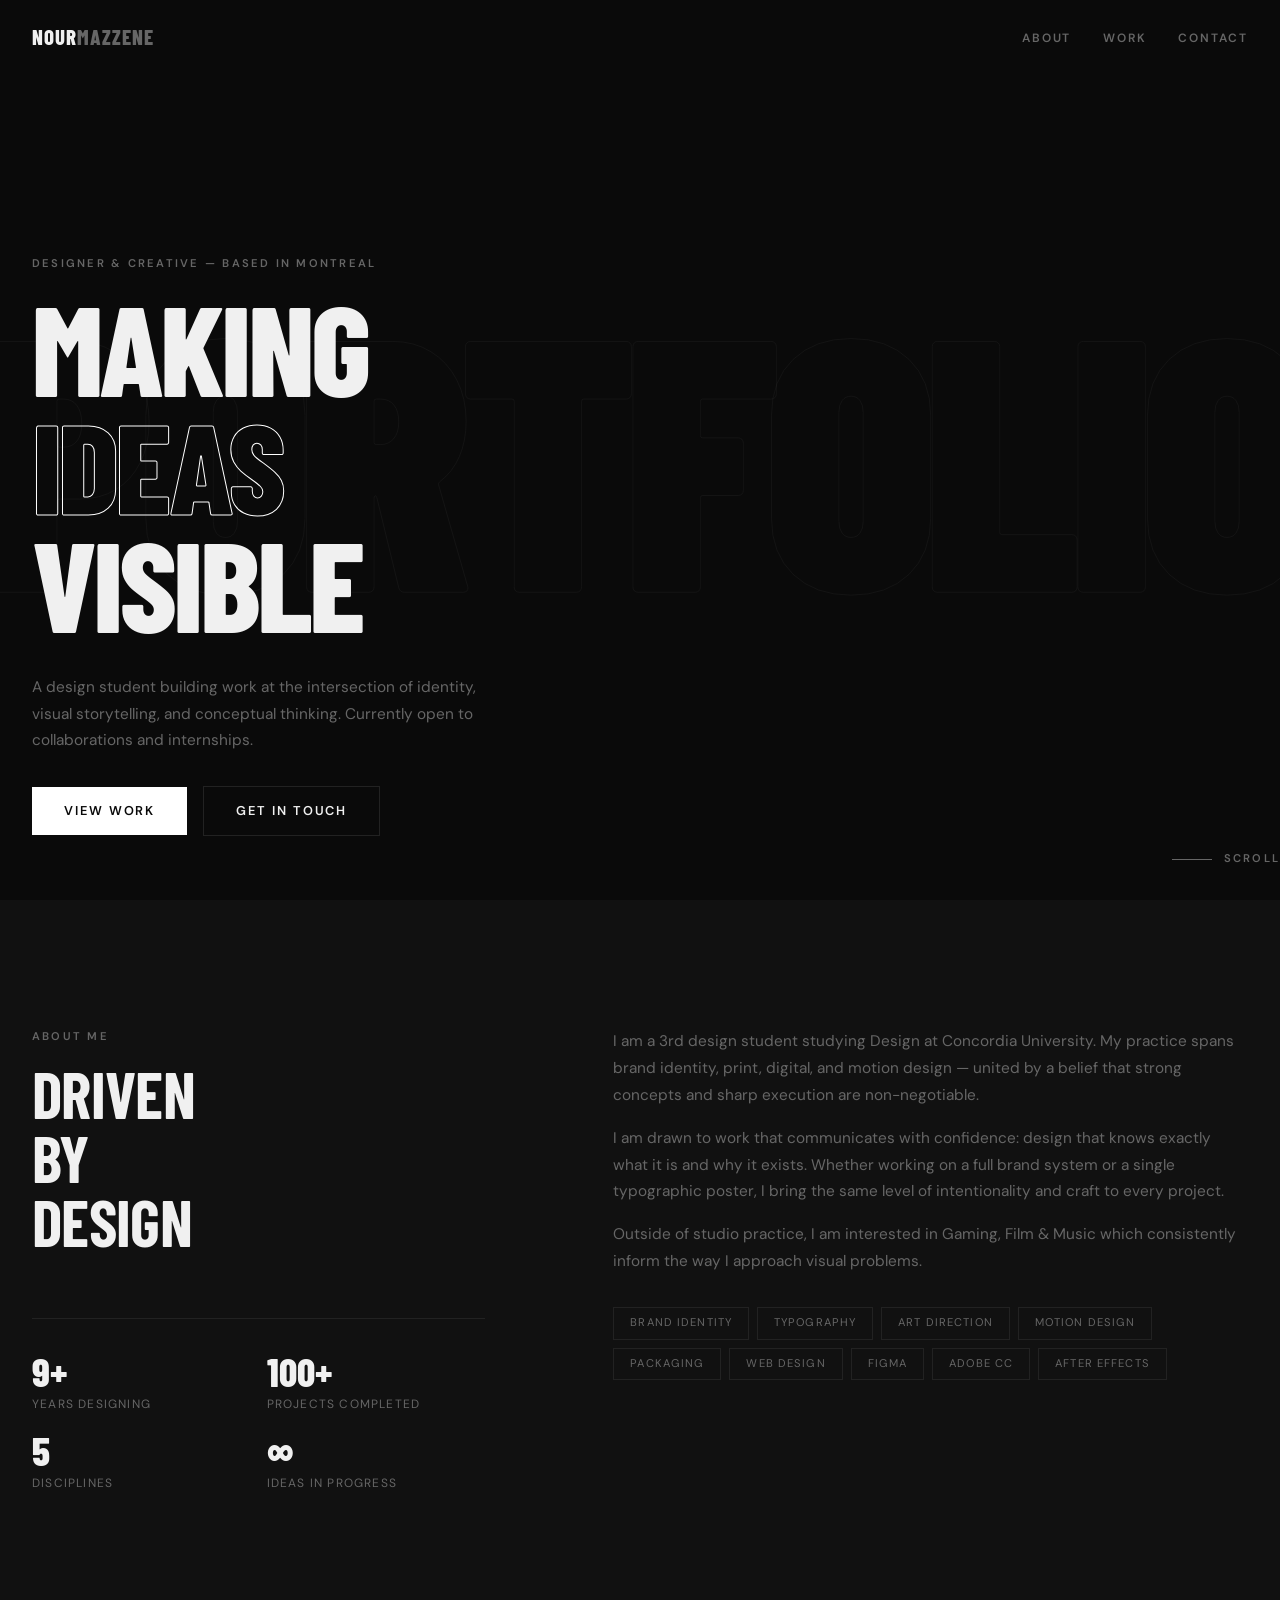
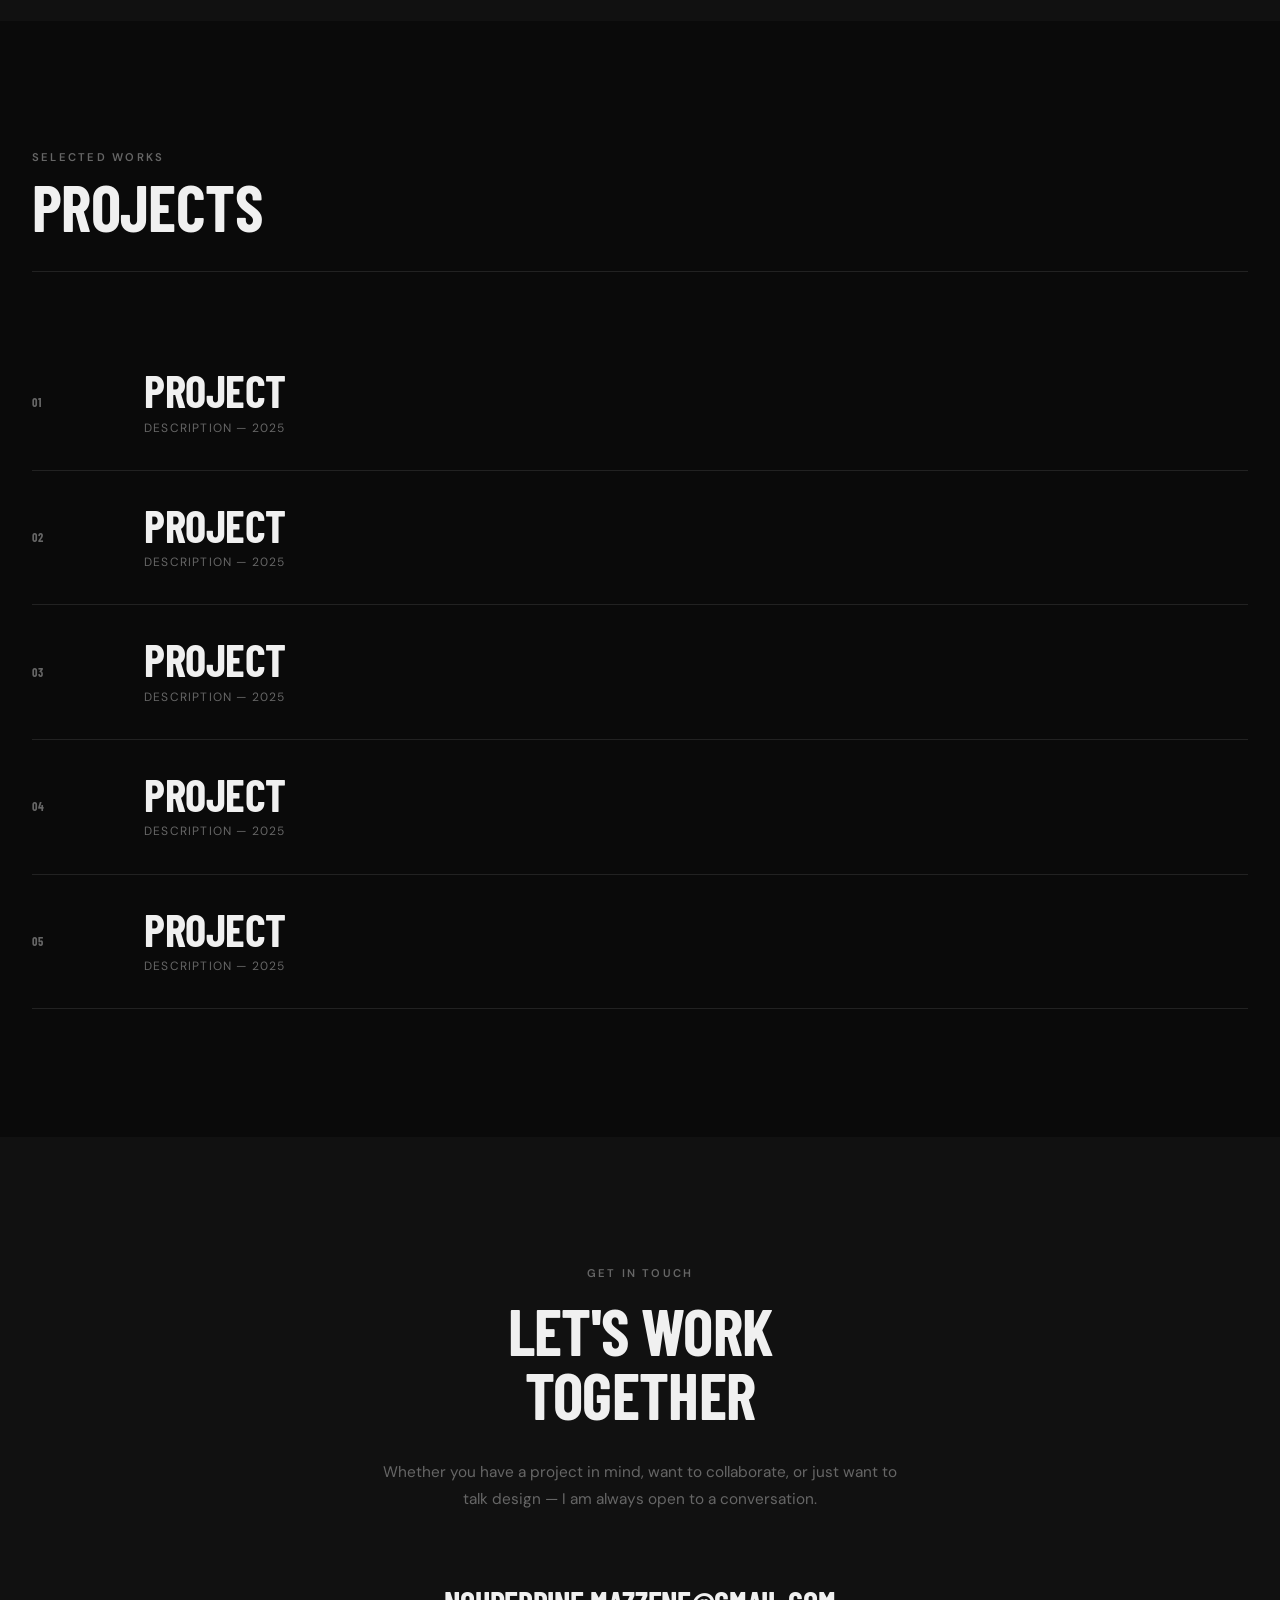
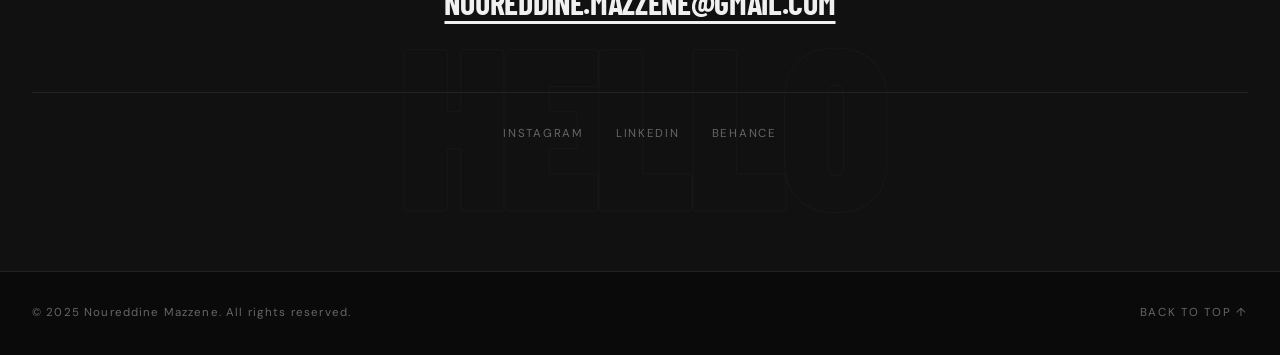
==== portfolio/index.html @ fda340e9 "Uploaded Portfolio" ====
<!DOCTYPE html>
<html lang="en">
<head>
  <meta charset="UTF-8" />
  <meta name="viewport" content="width=device-width, initial-scale=1.0" />

  <!-- =====================================================
       PAGE TITLE — replace with your name and role
       ===================================================== -->
  <title>Noureddine Mazzene — Designer &amp; Creative</title>
  <meta name="description" content="Portfolio of [Your Name], a designer focused on branding, visual identity, and creative direction." />

  <!-- =====================================================
       FONTS — loaded from Google Fonts
       Barlow Condensed: bold display headings
       DM Sans: clean body text
       To change fonts, update these links AND the
       --font-display / --font-body variables in style.css
       ===================================================== -->
  <link rel="preconnect" href="https://fonts.googleapis.com" />
  <link rel="preconnect" href="https://fonts.gstatic.com" crossorigin />
  <link href="https://fonts.googleapis.com/css2?family=Barlow+Condensed:ital,wght@0,400;0,600;0,700;0,800;0,900;1,800&family=DM+Sans:wght@300;400;500;600&display=swap" rel="stylesheet" />

  <!-- Main stylesheet -->
  <link rel="stylesheet" href="css/style.css" />
</head>

<body>

  <!-- =====================================================
       HEADER / NAVIGATION
       — Fixed to top, darkens on scroll (via JS)
       ===================================================== -->
  <header class="header" id="header">
    <div class="container">
      <div class="header__inner">

        <!-- Logo / Name — replace "Your Name" -->
        <a href="index.html" class="header__logo">
          Nour<span>Mazzene</span>
        </a>

        <!-- Desktop navigation links -->
        <nav class="nav" aria-label="Main navigation">

          <!-- Hamburger button — visible on mobile only -->
          <button class="nav__toggle" aria-expanded="false" aria-label="Toggle navigation">
            <span></span>
            <span></span>
            <span></span>
          </button>

          <ul class="nav__list">
            <!-- Update href anchors if you rename section IDs -->
            <li><a href="#about"    class="nav__link">About</a></li>
            <li><a href="#work"     class="nav__link">Work</a></li>
            <li><a href="#contact"  class="nav__link">Contact</a></li>
            <!-- Optional: link to resume PDF -->
            <!-- <li><a href="images/placeholders/resume.pdf" class="nav__link" target="_blank">Résumé</a></li> -->
          </ul>
        </nav>

      </div>
    </div>
  </header>
  <!-- END HEADER -->


  <!-- =====================================================
       HERO SECTION
       — Full viewport opening statement
       ===================================================== -->
  <section class="hero section" id="hero">
    <div class="container">

      <!-- Decorative background word — tasteful, low opacity -->
      <!-- Replace "PORTFOLIO" with any word you want, or remove this div entirely -->
      <div class="hero__bg-text" aria-hidden="true">Portfolio</div>

      <div class="hero__content">

        <!-- Small eyebrow label — replace with your discipline -->
        <p class="text-label hero__label reveal">
          Designer &amp; Creative — Based in Montreal
        </p>

        <!-- Main headline — replace with your own statement -->
        <!-- The <em> tag creates the outlined "ghost" text effect -->
        <h1 class="hero__title reveal">
          Making<br>
          <em>Ideas</em><br>
          Visible
        </h1>

        <!-- Short tagline — 1–2 sentences max -->
        <p class="text-body hero__description reveal">
          <!-- Replace this text later -->
          A design student building work at the intersection of identity,
          visual storytelling, and conceptual thinking. Currently open to
          collaborations and internships.
        </p>

        <!-- CTA buttons -->
        <div class="hero__cta reveal">
          <a href="#work" class="btn btn--primary">View Work</a>
          <a href="#contact" class="btn btn--ghost">Get in Touch</a>
        </div>

      </div><!-- end .hero__content -->

      <!-- Scroll hint — remove if you prefer a cleaner hero -->
      <div class="hero__scroll-hint" aria-hidden="true">
        <span class="hero__scroll-line"></span>
        <span class="text-label">Scroll</span>
      </div>

    </div>
  </section>
  <!-- END HERO -->


  <!-- =====================================================
       ABOUT SECTION
       ===================================================== -->
  <section class="about section section--alt" id="about">
    <div class="container">
      <div class="about__grid">

        <!-- LEFT COLUMN — sticky heading + stats -->
        <div class="about__left">

          <!-- Eyebrow label -->
          <p class="text-label reveal">About Me</p>

          <!-- Section heading -->
          <h2 class="text-heading about__heading reveal">
            Driven<br>by<br>Design
          </h2>

          <!-- Stats — replace numbers and labels -->
          <div class="about__stats reveal">
            <div class="about__stat">
              <!-- Replace number -->
              <div class="about__stat-number">9+</div>
              <div class="about__stat-label">Years Designing</div>
            </div>
            <div class="about__stat">
              <!-- Replace number -->
              <div class="about__stat-number">100+</div>
              <div class="about__stat-label">Projects Completed</div>
            </div>
            <div class="about__stat">
              <!-- Replace number -->
              <div class="about__stat-number">5</div>
              <div class="about__stat-label">Disciplines</div>
            </div>
            <div class="about__stat">
              <!-- Replace number or remove -->
              <div class="about__stat-number">∞</div>
              <div class="about__stat-label">Ideas in Progress</div>
            </div>
          </div>

        </div><!-- end .about__left -->

        <!-- RIGHT COLUMN — bio text + skills -->
        <div class="about__right">

          <!-- Bio paragraphs — replace all text later -->
          <p class="text-body reveal">
            I am a 3rd design student studying Design at Concordia University.
            My practice spans brand identity, print, digital, and motion design —
            united by a belief that strong concepts and sharp execution are
            non-negotiable.
          </p>

          <p class="text-body reveal">
            I am drawn to work that communicates with confidence: design that
            knows exactly what it is and why it exists. Whether working on a
            full brand system or a single typographic poster, I bring the same
            level of intentionality and craft to every project.
          </p>

          <p class="text-body reveal">
            <!-- Replace this text later — add a personal detail or philosophy -->
            Outside of studio practice, I am interested in Gaming, Film & Music
            which consistently inform the way I approach visual problems.
          </p>

          <!-- Tools / skills tags — add or remove tags as needed -->
          <div class="about__tags reveal">
            <!-- Duplicate or remove individual tags below -->
            <span class="about__tag">Brand Identity</span>
            <span class="about__tag">Typography</span>
            <span class="about__tag">Art Direction</span>
            <span class="about__tag">Motion Design</span>
            <span class="about__tag">Packaging</span>
            <span class="about__tag">Web Design</span>
            <span class="about__tag">Figma</span>
            <span class="about__tag">Adobe CC</span>
            <span class="about__tag">After Effects</span>
          </div>

        </div><!-- end .about__right -->

      </div>
    </div>
  </section>
  <!-- END ABOUT -->


  <!-- =====================================================
       SELECTED WORK / PROJECTS SECTION
       ===================================================== -->
  <section class="projects section" id="work">
    <div class="container">

      <!-- Section header row -->
      <div class="projects__header reveal">
        <div>
          <p class="text-label">Selected Works</p>
          <h2 class="text-heading" style="margin-top: 0.5rem;">Projects</h2>
        </div>
        <!-- Optional: link to a full archive page if you build one later -->
        <!-- <a href="archive.html" class="btn btn--ghost">View All</a> -->
      </div>

      <!-- Projects list -->
      <!-- ============================================
           HOW TO ADD MORE PROJECTS:
           1. Duplicate one entire <a class="project-card"> block
           2. Update the title, category, year, and number
           3. Update href to point to the correct project file
              e.g. href="project-branding.html"
           ============================================ -->
      <div class="projects__list reveal-stagger">

        <!-- Project Card 1 — Branding -->
        <!-- Duplicate this block to add more projects -->
        <a href="project-template.html" class="project-card reveal">
          <span class="project-card__number">01</span>
          <div class="project-card__info">
            <!-- Replace project title -->
            <h3 class="project-card__title">Project</h3>
            <!-- Replace category and year -->
            <p class="project-card__meta">description &mdash; 2025</p>
          </div>
          <span class="project-card__arrow">→</span>
        </a>

        <!-- Project Card 2 — Website Design -->
        <a href="project-template.html" class="project-card reveal">
          <span class="project-card__number">02</span>
          <div class="project-card__info">
            <h3 class="project-card__title">Project</h3>
            <p class="project-card__meta">description &mdash; 2025</p>
          </div>
          <span class="project-card__arrow">→</span>
        </a>

        <!-- Project Card 3 — Packaging -->
        <a href="project-template.html" class="project-card reveal">
          <span class="project-card__number">03</span>
          <div class="project-card__info">
            <h3 class="project-card__title">Project</h3>
            <p class="project-card__meta">description &mdash; 2025</p>
          </div>
          <span class="project-card__arrow">→</span>
        </a>

        <!-- Project Card 4 — Motion Design -->
        <a href="project-template.html" class="project-card reveal">
          <span class="project-card__number">04</span>
          <div class="project-card__info">
            <h3 class="project-card__title">Project</h3>
            <p class="project-card__meta">description &mdash; 2025</p>
          </div>
          <span class="project-card__arrow">→</span>
        </a>

        <!-- Project Card 5 — Campaign -->
        <a href="project-template.html" class="project-card reveal">
          <span class="project-card__number">05</span>
          <div class="project-card__info">
            <h3 class="project-card__title">Project</h3>
            <p class="project-card__meta">description &mdash; 2025</p>
          </div>
          <span class="project-card__arrow">→</span>
        </a>

      </div><!-- end .projects__list -->

    </div>
  </section>
  <!-- END PROJECTS -->


  <!-- =====================================================
       CONTACT SECTION
       ===================================================== -->
  <section class="contact section section--alt" id="contact">
    <div class="container">

      <!-- Decorative background text — remove if preferred -->
      <!-- Replace "HELLO" with any word -->
      <div class="contact__bg-text" aria-hidden="true">Hello</div>

      <!-- Label -->
      <p class="text-label contact__label reveal">Get in Touch</p>

      <!-- Heading — replace with your own line -->
      <h2 class="text-heading contact__heading reveal">
        Let's Work<br>Together
      </h2>

      <!-- Short body text — replace later -->
      <p class="text-body contact__body reveal">
        Whether you have a project in mind, want to collaborate, or just want
        to talk design — I am always open to a conversation.
      </p>

      <!-- Email — replace with your actual email -->
      <div class="contact__links reveal">
        <a href="mailto:noureddine.mazzene@gmail.com" class="contact__email">
          noureddine.mazzene@gmail.com
        </a>
      </div>

      <!-- Social links — replace hrefs with your actual profiles -->
      <div class="contact__socials reveal">
        <!-- Add, remove, or rename links as needed -->
        <a href="https://www.instagram.com/rocmazz/" class="contact__social-link" target="_blank" rel="noopener">Instagram</a>
        <a href="https://www.linkedin.com/in/noureddine-mazzene-071698366/" class="contact__social-link" target="_blank" rel="noopener">LinkedIn</a>
        <a href="https://www.behance.net/noureddmazzene" class="contact__social-link" target="_blank" rel="noopener">Behance</a>
        <!-- <a href="#" class="contact__social-link" target="_blank" rel="noopener">Dribbble</a> -->
      </div>

    </div>
  </section>
  <!-- END CONTACT -->


  <!-- =====================================================
       FOOTER
       ===================================================== -->
  <footer class="footer">
    <div class="container">
      <div class="footer__inner">

        <!-- Copyright — replace "Your Name" and update year if needed -->
        <p class="footer__copy">
          &copy; 2025 Noureddine Mazzene. All rights reserved.
        </p>

        <!-- Back to top button — triggers JS scroll -->
        <span class="footer__back-top">Back to Top ↑</span>

      </div>
    </div>
  </footer>
  <!-- END FOOTER -->


  <!-- JavaScript — loaded at end of body for performance -->
  <script src="js/main.js"></script>

</body>
</html>
---- portfolio/css/style.css ----
/* ============================================================
   PORTFOLIO — style.css
   ============================================================
   Table of Contents:
   01. CSS Variables (colors, fonts, spacing)
   02. Reset & Base
   03. Typography
   04. Layout Utilities
   05. Header & Navigation
   06. Hero Section
   07. About Section
   08. Projects Section
   09. Contact Section
   10. Footer
   11. Project Detail Page
   12. Animations
   13. Responsive Styles
   ============================================================ */


/* ============================================================
   01. CSS VARIABLES
   — Edit colors and fonts here to restyle the whole site
   ============================================================ */
:root {
  /* Colors — swap these to retheme easily */
  --color-bg:           #0a0a0a;   /* main background */
  --color-bg-alt:       #111111;   /* slightly lighter bg for alternating sections */
  --color-surface:      #161616;   /* card / surface backgrounds */
  --color-border:       #222222;   /* subtle borders */
  --color-text:         #f0f0f0;   /* primary text */
  --color-text-muted:   #666666;   /* secondary / subdued text */
  --color-accent:       #ffffff;   /* accent — currently pure white for high contrast */
  --color-accent-dim:   #aaaaaa;   /* dimmer accent for hover states */

  /* Typography — swap Google Font names here */
  --font-display:  'Barlow Condensed', sans-serif;  /* bold display headings */
  --font-body:     'DM Sans', sans-serif;            /* clean readable body */

  /* Spacing scale */
  --space-xs:   0.5rem;
  --space-sm:   1rem;
  --space-md:   2rem;
  --space-lg:   4rem;
  --space-xl:   8rem;
  --space-2xl: 12rem;

  /* Max content width */
  --max-width: 1280px;

  /* Transition */
  --transition: 0.3s ease;
}


/* ============================================================
   02. RESET & BASE
   ============================================================ */
*, *::before, *::after {
  box-sizing: border-box;
  margin: 0;
  padding: 0;
}

html {
  scroll-behavior: smooth;
  font-size: 16px;
}

body {
  background-color: var(--color-bg);
  color: var(--color-text);
  font-family: var(--font-body);
  line-height: 1.6;
  overflow-x: hidden;
  -webkit-font-smoothing: antialiased;
}

img {
  display: block;
  max-width: 100%;
  height: auto;
}

a {
  color: inherit;
  text-decoration: none;
}

ul {
  list-style: none;
}

button {
  cursor: pointer;
  background: none;
  border: none;
  font: inherit;
  color: inherit;
}


/* ============================================================
   03. TYPOGRAPHY
   — Heading scale inspired by editorial boldness
   ============================================================ */

/* Display heading — massive, dominant */
.text-display {
  font-family: var(--font-display);
  font-size: clamp(4rem, 12vw, 10rem);
  font-weight: 800;
  line-height: 0.9;
  letter-spacing: -0.02em;
  text-transform: uppercase;
}

/* Section headings */
.text-heading {
  font-family: var(--font-display);
  font-size: clamp(2rem, 5vw, 4rem);
  font-weight: 700;
  line-height: 1;
  letter-spacing: -0.01em;
  text-transform: uppercase;
}

/* Sub-headings */
.text-subheading {
  font-family: var(--font-display);
  font-size: clamp(1.1rem, 2vw, 1.5rem);
  font-weight: 600;
  letter-spacing: 0.08em;
  text-transform: uppercase;
}

/* Body text */
.text-body {
  font-family: var(--font-body);
  font-size: clamp(0.95rem, 1.2vw, 1.1rem);
  line-height: 1.75;
  color: var(--color-text-muted);
}

/* Eyebrow label — small caps label above a heading */
.text-label {
  font-family: var(--font-body);
  font-size: 0.7rem;
  font-weight: 600;
  letter-spacing: 0.2em;
  text-transform: uppercase;
  color: var(--color-text-muted);
}


/* ============================================================
   04. LAYOUT UTILITIES
   ============================================================ */

/* Inner container — centers and limits content width */
.container {
  width: 100%;
  max-width: var(--max-width);
  margin: 0 auto;
  padding: 0 var(--space-md);
}

/* Generic section padding */
.section {
  padding: var(--space-xl) 0;
}

/* Alternating section background */
.section--alt {
  background-color: var(--color-bg-alt);
}

/* Horizontal divider line */
.divider {
  width: 100%;
  height: 1px;
  background-color: var(--color-border);
  margin: var(--space-md) 0;
}

/* Flex row with gap */
.flex-row {
  display: flex;
  align-items: center;
  gap: var(--space-sm);
}

/* Button styles */
.btn {
  display: inline-block;
  padding: 0.85rem 2rem;
  font-family: var(--font-body);
  font-size: 0.8rem;
  font-weight: 600;
  letter-spacing: 0.15em;
  text-transform: uppercase;
  transition: var(--transition);
}

/* Primary button — white fill */
.btn--primary {
  background-color: var(--color-accent);
  color: var(--color-bg);
}

.btn--primary:hover {
  background-color: var(--color-accent-dim);
}

/* Ghost / outline button */
.btn--ghost {
  border: 1px solid var(--color-border);
  color: var(--color-text);
}

.btn--ghost:hover {
  border-color: var(--color-text);
  color: var(--color-accent);
}


/* ============================================================
   05. HEADER & NAVIGATION
   ============================================================ */
.header {
  position: fixed;
  top: 0;
  left: 0;
  right: 0;
  z-index: 100;
  padding: 1.25rem 0;
  /* Subtle glassmorphism on scroll — JS adds .header--scrolled */
  transition: background-color var(--transition), padding var(--transition);
}

/* When the page is scrolled, JS adds this class */
.header--scrolled {
  background-color: rgba(10, 10, 10, 0.92);
  backdrop-filter: blur(12px);
  -webkit-backdrop-filter: blur(12px);
  border-bottom: 1px solid var(--color-border);
  padding: 0.9rem 0;
}

.header__inner {
  display: flex;
  align-items: center;
  justify-content: space-between;
}

/* Replace "Your Name" with your actual name or initials */
.header__logo {
  font-family: var(--font-display);
  font-size: 1.3rem;
  font-weight: 800;
  letter-spacing: 0.05em;
  text-transform: uppercase;
}

.header__logo span {
  color: var(--color-text-muted);
}

/* Desktop nav links */
.nav__list {
  display: flex;
  align-items: center;
  gap: var(--space-md);
}

.nav__link {
  font-size: 0.75rem;
  font-weight: 600;
  letter-spacing: 0.15em;
  text-transform: uppercase;
  color: var(--color-text-muted);
  transition: color var(--transition);
  position: relative;
}

.nav__link::after {
  content: '';
  position: absolute;
  bottom: -3px;
  left: 0;
  width: 0;
  height: 1px;
  background-color: var(--color-accent);
  transition: width var(--transition);
}

.nav__link:hover {
  color: var(--color-accent);
}

.nav__link:hover::after {
  width: 100%;
}

/* Hamburger menu button — visible on mobile only */
.nav__toggle {
  display: none;
  flex-direction: column;
  justify-content: space-between;
  width: 24px;
  height: 16px;
  cursor: pointer;
}

.nav__toggle span {
  display: block;
  height: 1px;
  background-color: var(--color-text);
  transition: var(--transition);
}

/* Mobile nav open state */
.nav__toggle.is-open span:nth-child(1) {
  transform: translateY(7.5px) rotate(45deg);
}
.nav__toggle.is-open span:nth-child(2) {
  opacity: 0;
}
.nav__toggle.is-open span:nth-child(3) {
  transform: translateY(-7.5px) rotate(-45deg);
}


/* ============================================================
   06. HERO SECTION
   — Full-height opening, editorial layout
   ============================================================ */
.hero {
  position: relative;
  min-height: 100vh;
  display: flex;
  align-items: flex-end;
  padding-bottom: var(--space-lg);
  padding-top: 8rem; /* accounts for fixed header */
  overflow: hidden;
}

/* Large background word — purely decorative, do not remove unless you want a cleaner look */
.hero__bg-text {
  position: absolute;
  top: 50%;
  left: 50%;
  transform: translate(-50%, -50%);
  font-family: var(--font-display);
  font-size: clamp(8rem, 28vw, 24rem);
  font-weight: 900;
  text-transform: uppercase;
  letter-spacing: -0.04em;
  color: transparent;
  -webkit-text-stroke: 1px rgba(255,255,255,0.04);
  white-space: nowrap;
  pointer-events: none;
  user-select: none;
  /* Replace the word "PORTFOLIO" below in the HTML to change this */
}

.hero__content {
  position: relative;
  z-index: 1;
  max-width: 900px;
}

/* Small label above the headline */
.hero__label {
  margin-bottom: var(--space-sm);
}

/* Main headline */
.hero__title {
  font-family: var(--font-display);
  font-size: clamp(3.5rem, 10vw, 9rem);
  font-weight: 800;
  line-height: 0.92;
  letter-spacing: -0.03em;
  text-transform: uppercase;
  margin-bottom: var(--space-md);
}

/* The highlighted word in the headline */
.hero__title em {
  font-style: normal;
  color: transparent;
  -webkit-text-stroke: 1px var(--color-accent);
}

.hero__description {
  max-width: 480px;
  margin-bottom: var(--space-md);
}

.hero__cta {
  display: flex;
  align-items: center;
  gap: var(--space-sm);
}

/* Scroll indicator at bottom */
.hero__scroll-hint {
  position: absolute;
  bottom: 2rem;
  right: 0;
  display: flex;
  align-items: center;
  gap: 0.75rem;
  color: var(--color-text-muted);
  font-size: 0.7rem;
  letter-spacing: 0.2em;
  text-transform: uppercase;
}

.hero__scroll-line {
  width: 40px;
  height: 1px;
  background-color: var(--color-text-muted);
}


/* ============================================================
   07. ABOUT SECTION
   ============================================================ */
.about__grid {
  display: grid;
  grid-template-columns: 1fr 1.4fr;
  gap: var(--space-xl);
  align-items: start;
}

.about__left {
  position: sticky;
  top: 6rem; /* sticks when scrolling */
}

.about__heading {
  margin-top: var(--space-sm);
  margin-bottom: var(--space-md);
}

/* Stats / facts row */
.about__stats {
  display: grid;
  grid-template-columns: 1fr 1fr;
  gap: var(--space-sm);
  margin-top: var(--space-lg);
  padding-top: var(--space-md);
  border-top: 1px solid var(--color-border);
}

.about__stat-number {
  font-family: var(--font-display);
  font-size: 2.5rem;
  font-weight: 800;
  line-height: 1;
  /* Replace these numbers in the HTML */
}

.about__stat-label {
  font-size: 0.75rem;
  color: var(--color-text-muted);
  letter-spacing: 0.1em;
  text-transform: uppercase;
  margin-top: 0.25rem;
}

.about__right p + p {
  margin-top: var(--space-sm);
}

/* Skills / tools tags */
.about__tags {
  display: flex;
  flex-wrap: wrap;
  gap: 0.5rem;
  margin-top: var(--space-md);
}

.about__tag {
  padding: 0.4rem 1rem;
  border: 1px solid var(--color-border);
  font-size: 0.7rem;
  letter-spacing: 0.1em;
  text-transform: uppercase;
  color: var(--color-text-muted);
  /* Add or remove tags in the HTML about section */
}


/* ============================================================
   08. PROJECTS SECTION
   ============================================================ */
.projects__header {
  display: flex;
  align-items: flex-end;
  justify-content: space-between;
  margin-bottom: var(--space-lg);
  padding-bottom: var(--space-md);
  border-bottom: 1px solid var(--color-border);
}

/* Projects list — full width rows, editorial list style */
.projects__list {
  display: flex;
  flex-direction: column;
}

/* Individual project card row */
.project-card {
  display: grid;
  grid-template-columns: 80px 1fr auto;
  align-items: center;
  gap: var(--space-md);
  padding: var(--space-md) 0;
  border-bottom: 1px solid var(--color-border);
  text-decoration: none;
  color: var(--color-text);
  transition: var(--transition);
  position: relative;
  overflow: hidden;
}

/* Hover reveal — background fill */
.project-card::before {
  content: '';
  position: absolute;
  inset: 0;
  background-color: var(--color-surface);
  transform: scaleX(0);
  transform-origin: left;
  transition: transform 0.4s cubic-bezier(0.16, 1, 0.3, 1);
  z-index: 0;
}

.project-card:hover::before {
  transform: scaleX(1);
}

.project-card > * {
  position: relative;
  z-index: 1;
}

/* Project number */
.project-card__number {
  font-family: var(--font-display);
  font-size: 0.75rem;
  font-weight: 700;
  letter-spacing: 0.1em;
  color: var(--color-text-muted);
  transition: color var(--transition);
}

.project-card:hover .project-card__number {
  color: var(--color-accent);
}

.project-card__info {}

/* Project title — gets big on hover */
.project-card__title {
  font-family: var(--font-display);
  font-size: clamp(1.8rem, 3.5vw, 3rem);
  font-weight: 700;
  text-transform: uppercase;
  letter-spacing: -0.01em;
  line-height: 1;
  transition: letter-spacing var(--transition);
}

.project-card:hover .project-card__title {
  letter-spacing: 0.02em;
}

.project-card__meta {
  font-size: 0.75rem;
  color: var(--color-text-muted);
  letter-spacing: 0.1em;
  text-transform: uppercase;
  margin-top: 0.35rem;
}

/* Arrow indicator */
.project-card__arrow {
  font-family: var(--font-display);
  font-size: 1.5rem;
  opacity: 0;
  transform: translateX(-8px);
  transition: opacity var(--transition), transform var(--transition);
}

.project-card:hover .project-card__arrow {
  opacity: 1;
  transform: translateX(0);
}


/* ============================================================
   09. CONTACT SECTION
   ============================================================ */
.contact {
  text-align: center;
  position: relative;
  overflow: hidden;
}

/* Decorative background text */
.contact__bg-text {
  position: absolute;
  bottom: -2rem;
  left: 50%;
  transform: translateX(-50%);
  font-family: var(--font-display);
  font-size: clamp(6rem, 18vw, 16rem);
  font-weight: 900;
  text-transform: uppercase;
  letter-spacing: -0.04em;
  color: transparent;
  -webkit-text-stroke: 1px rgba(255,255,255,0.03);
  white-space: nowrap;
  pointer-events: none;
  user-select: none;
}

.contact__label {
  margin-bottom: var(--space-sm);
}

.contact__heading {
  margin-bottom: var(--space-md);
}

.contact__body {
  max-width: 540px;
  margin: 0 auto var(--space-lg);
}

.contact__links {
  display: flex;
  align-items: center;
  justify-content: center;
  gap: var(--space-md);
  flex-wrap: wrap;
  position: relative;
  z-index: 1;
}

/* Email link — large and direct */
.contact__email {
  font-family: var(--font-display);
  font-size: clamp(1.2rem, 3vw, 2rem);
  font-weight: 700;
  letter-spacing: -0.01em;
  text-transform: uppercase;
  text-decoration: underline;
  text-underline-offset: 6px;
  transition: color var(--transition);
}

.contact__email:hover {
  color: var(--color-text-muted);
}

/* Social links row */
.contact__socials {
  display: flex;
  align-items: center;
  justify-content: center;
  gap: var(--space-md);
  margin-top: var(--space-lg);
  padding-top: var(--space-md);
  border-top: 1px solid var(--color-border);
  position: relative;
  z-index: 1;
}

.contact__social-link {
  font-size: 0.72rem;
  letter-spacing: 0.15em;
  text-transform: uppercase;
  color: var(--color-text-muted);
  transition: color var(--transition);
}

.contact__social-link:hover {
  color: var(--color-accent);
}


/* ============================================================
   10. FOOTER
   ============================================================ */
.footer {
  padding: var(--space-md) 0;
  border-top: 1px solid var(--color-border);
}

.footer__inner {
  display: flex;
  align-items: center;
  justify-content: space-between;
}

.footer__copy {
  font-size: 0.72rem;
  color: var(--color-text-muted);
  letter-spacing: 0.1em;
}

.footer__back-top {
  font-size: 0.72rem;
  letter-spacing: 0.15em;
  text-transform: uppercase;
  color: var(--color-text-muted);
  transition: color var(--transition);
  cursor: pointer;
}

.footer__back-top:hover {
  color: var(--color-accent);
}


/* ============================================================
   11. PROJECT DETAIL PAGE
   — Template for individual project pages
   ============================================================ */

/* Hero section for project detail */
.project-hero {
  padding-top: 8rem;
  padding-bottom: var(--space-lg);
  border-bottom: 1px solid var(--color-border);
}

.project-hero__back {
  display: inline-flex;
  align-items: center;
  gap: 0.5rem;
  font-size: 0.72rem;
  letter-spacing: 0.15em;
  text-transform: uppercase;
  color: var(--color-text-muted);
  transition: color var(--transition);
  margin-bottom: var(--space-lg);
}

.project-hero__back:hover {
  color: var(--color-accent);
}

.project-hero__meta {
  display: flex;
  align-items: center;
  gap: var(--space-sm);
  margin-bottom: var(--space-md);
}

.project-hero__title {
  font-family: var(--font-display);
  font-size: clamp(3rem, 8vw, 7rem);
  font-weight: 800;
  text-transform: uppercase;
  letter-spacing: -0.02em;
  line-height: 0.92;
  margin-bottom: var(--space-md);
}

.project-hero__description {
  max-width: 600px;
  font-size: 1.1rem;
  line-height: 1.7;
  color: var(--color-text-muted);
}

/* Project info grid — details sidebar */
.project-info {
  display: grid;
  grid-template-columns: repeat(auto-fit, minmax(180px, 1fr));
  gap: var(--space-md);
  padding: var(--space-lg) 0;
  border-bottom: 1px solid var(--color-border);
}

.project-info__item {}

.project-info__label {
  font-size: 0.65rem;
  letter-spacing: 0.2em;
  text-transform: uppercase;
  color: var(--color-text-muted);
  margin-bottom: 0.35rem;
}

.project-info__value {
  font-family: var(--font-display);
  font-size: 1rem;
  font-weight: 600;
  text-transform: uppercase;
  letter-spacing: 0.05em;
}

/* Image placeholders */
.project-visuals {
  padding: var(--space-lg) 0;
}

.project-visual-full {
  width: 100%;
  aspect-ratio: 16/9;
  background-color: var(--color-surface);
  border: 1px solid var(--color-border);
  display: flex;
  align-items: center;
  justify-content: center;
  color: var(--color-text-muted);
  font-size: 0.72rem;
  letter-spacing: 0.15em;
  text-transform: uppercase;
  margin-bottom: var(--space-md);
}

/* Two-column image grid */
.project-visual-grid {
  display: grid;
  grid-template-columns: 1fr 1fr;
  gap: var(--space-sm);
  margin-bottom: var(--space-md);
}

.project-visual-half {
  aspect-ratio: 4/3;
  background-color: var(--color-surface);
  border: 1px solid var(--color-border);
  display: flex;
  align-items: center;
  justify-content: center;
  color: var(--color-text-muted);
  font-size: 0.72rem;
  letter-spacing: 0.15em;
  text-transform: uppercase;
}

/* Text content sections for project page */
.project-content {
  display: grid;
  grid-template-columns: 1fr 1.6fr;
  gap: var(--space-xl);
  padding: var(--space-lg) 0;
  border-top: 1px solid var(--color-border);
}

.project-content__section + .project-content__section {
  margin-top: var(--space-lg);
}

.project-content__heading {
  font-family: var(--font-display);
  font-size: 0.72rem;
  font-weight: 700;
  letter-spacing: 0.2em;
  text-transform: uppercase;
  color: var(--color-text-muted);
  margin-bottom: var(--space-sm);
}

.project-content__body p + p {
  margin-top: var(--space-sm);
}

/* Next project link at bottom */
.project-next {
  padding: var(--space-lg) 0;
  border-top: 1px solid var(--color-border);
}

.project-next__label {
  margin-bottom: var(--space-sm);
}

.project-next__link {
  display: flex;
  align-items: center;
  gap: var(--space-sm);
  font-family: var(--font-display);
  font-size: clamp(2rem, 5vw, 4rem);
  font-weight: 800;
  text-transform: uppercase;
  letter-spacing: -0.01em;
  transition: gap var(--transition);
}

.project-next__link:hover {
  gap: var(--space-md);
}


/* ============================================================
   12. ANIMATIONS
   ============================================================ */

/* Fade-in-up — used by JS on scroll reveal */
@keyframes fadeInUp {
  from {
    opacity: 0;
    transform: translateY(24px);
  }
  to {
    opacity: 1;
    transform: translateY(0);
  }
}

/* Elements start invisible — JS removes .is-hidden when in viewport */
.reveal {
  opacity: 0;
  transform: translateY(24px);
  transition: opacity 0.6s cubic-bezier(0.16, 1, 0.3, 1),
              transform 0.6s cubic-bezier(0.16, 1, 0.3, 1);
}

.reveal.is-visible {
  opacity: 1;
  transform: translateY(0);
}

/* Stagger children — add delay increments to child elements */
.reveal-stagger > *:nth-child(1) { transition-delay: 0s; }
.reveal-stagger > *:nth-child(2) { transition-delay: 0.08s; }
.reveal-stagger > *:nth-child(3) { transition-delay: 0.16s; }
.reveal-stagger > *:nth-child(4) { transition-delay: 0.24s; }
.reveal-stagger > *:nth-child(5) { transition-delay: 0.32s; }


/* ============================================================
   13. RESPONSIVE STYLES
   ============================================================ */

/* Tablet — max 1024px */
@media (max-width: 1024px) {
  .about__grid {
    grid-template-columns: 1fr;
    gap: var(--space-lg);
  }

  .about__left {
    position: static;
  }

  .project-content {
    grid-template-columns: 1fr;
    gap: var(--space-lg);
  }
}

/* Mobile — max 768px */
@media (max-width: 768px) {

  /* Show hamburger, hide desktop nav */
  .nav__toggle {
    display: flex;
  }

  .nav__list {
    position: fixed;
    top: 0;
    right: 0;
    bottom: 0;
    width: 80%;
    max-width: 320px;
    background-color: var(--color-bg-alt);
    flex-direction: column;
    justify-content: center;
    align-items: flex-start;
    padding: var(--space-xl) var(--space-lg);
    gap: var(--space-md);
    transform: translateX(100%);
    transition: transform 0.4s cubic-bezier(0.16, 1, 0.3, 1);
    z-index: 90;
    border-left: 1px solid var(--color-border);
  }

  .nav__list.is-open {
    transform: translateX(0);
  }

  .nav__link {
    font-size: 1.2rem;
    letter-spacing: 0.1em;
  }

  /* Project cards — stack on mobile */
  .project-card {
    grid-template-columns: 50px 1fr auto;
    gap: var(--space-sm);
    padding: var(--space-sm) 0;
  }

  .project-card__arrow {
    display: none;
  }

  .projects__header {
    flex-direction: column;
    align-items: flex-start;
    gap: var(--space-sm);
  }

  .contact__heading {
    font-size: clamp(2.5rem, 10vw, 4rem);
  }

  .footer__inner {
    flex-direction: column;
    gap: var(--space-sm);
    text-align: center;
  }

  /* Project detail mobile */
  .project-visual-grid {
    grid-template-columns: 1fr;
  }

  .project-info {
    grid-template-columns: 1fr 1fr;
  }

  :root {
    --space-xl: 5rem;
    --space-2xl: 8rem;
  }
}

/* Small mobile — max 480px */
@media (max-width: 480px) {
  .hero__cta {
    flex-direction: column;
    align-items: flex-start;
  }

  .about__stats {
    grid-template-columns: 1fr;
  }

  .project-info {
    grid-template-columns: 1fr;
  }
}
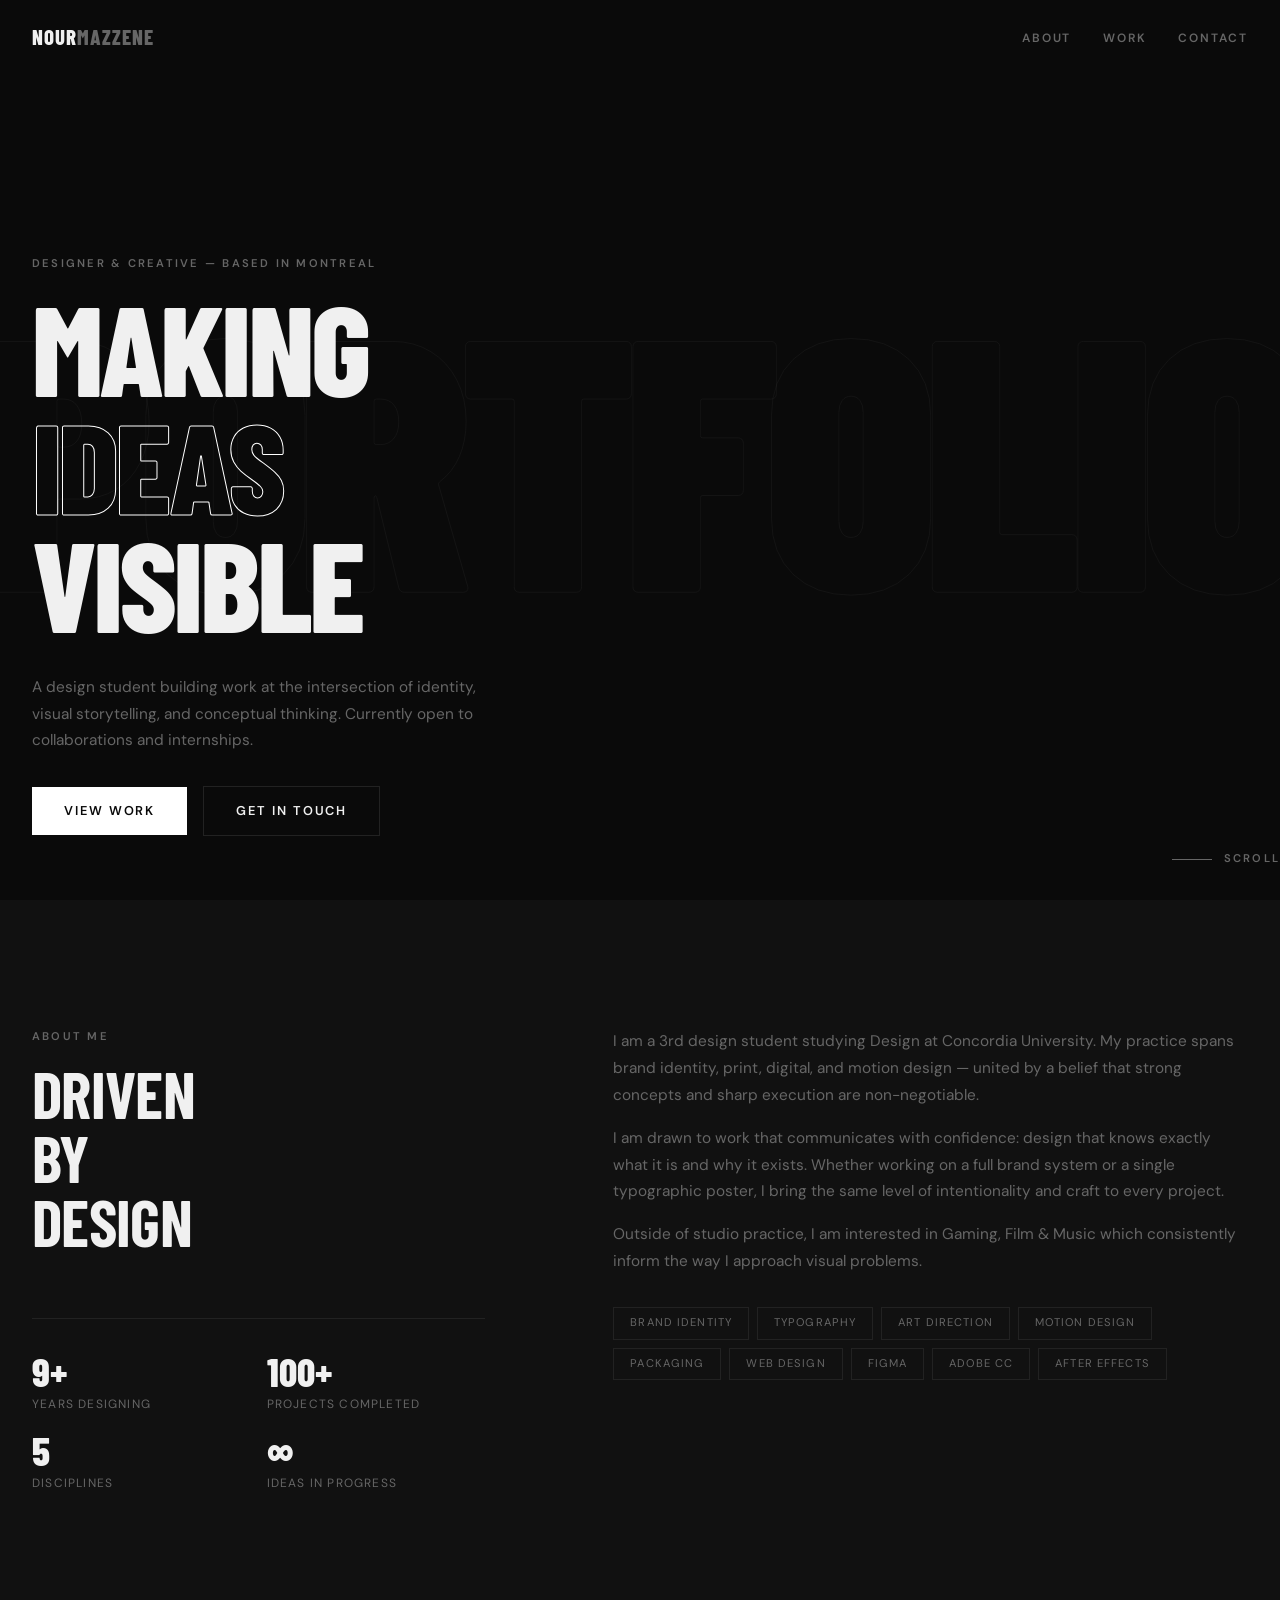
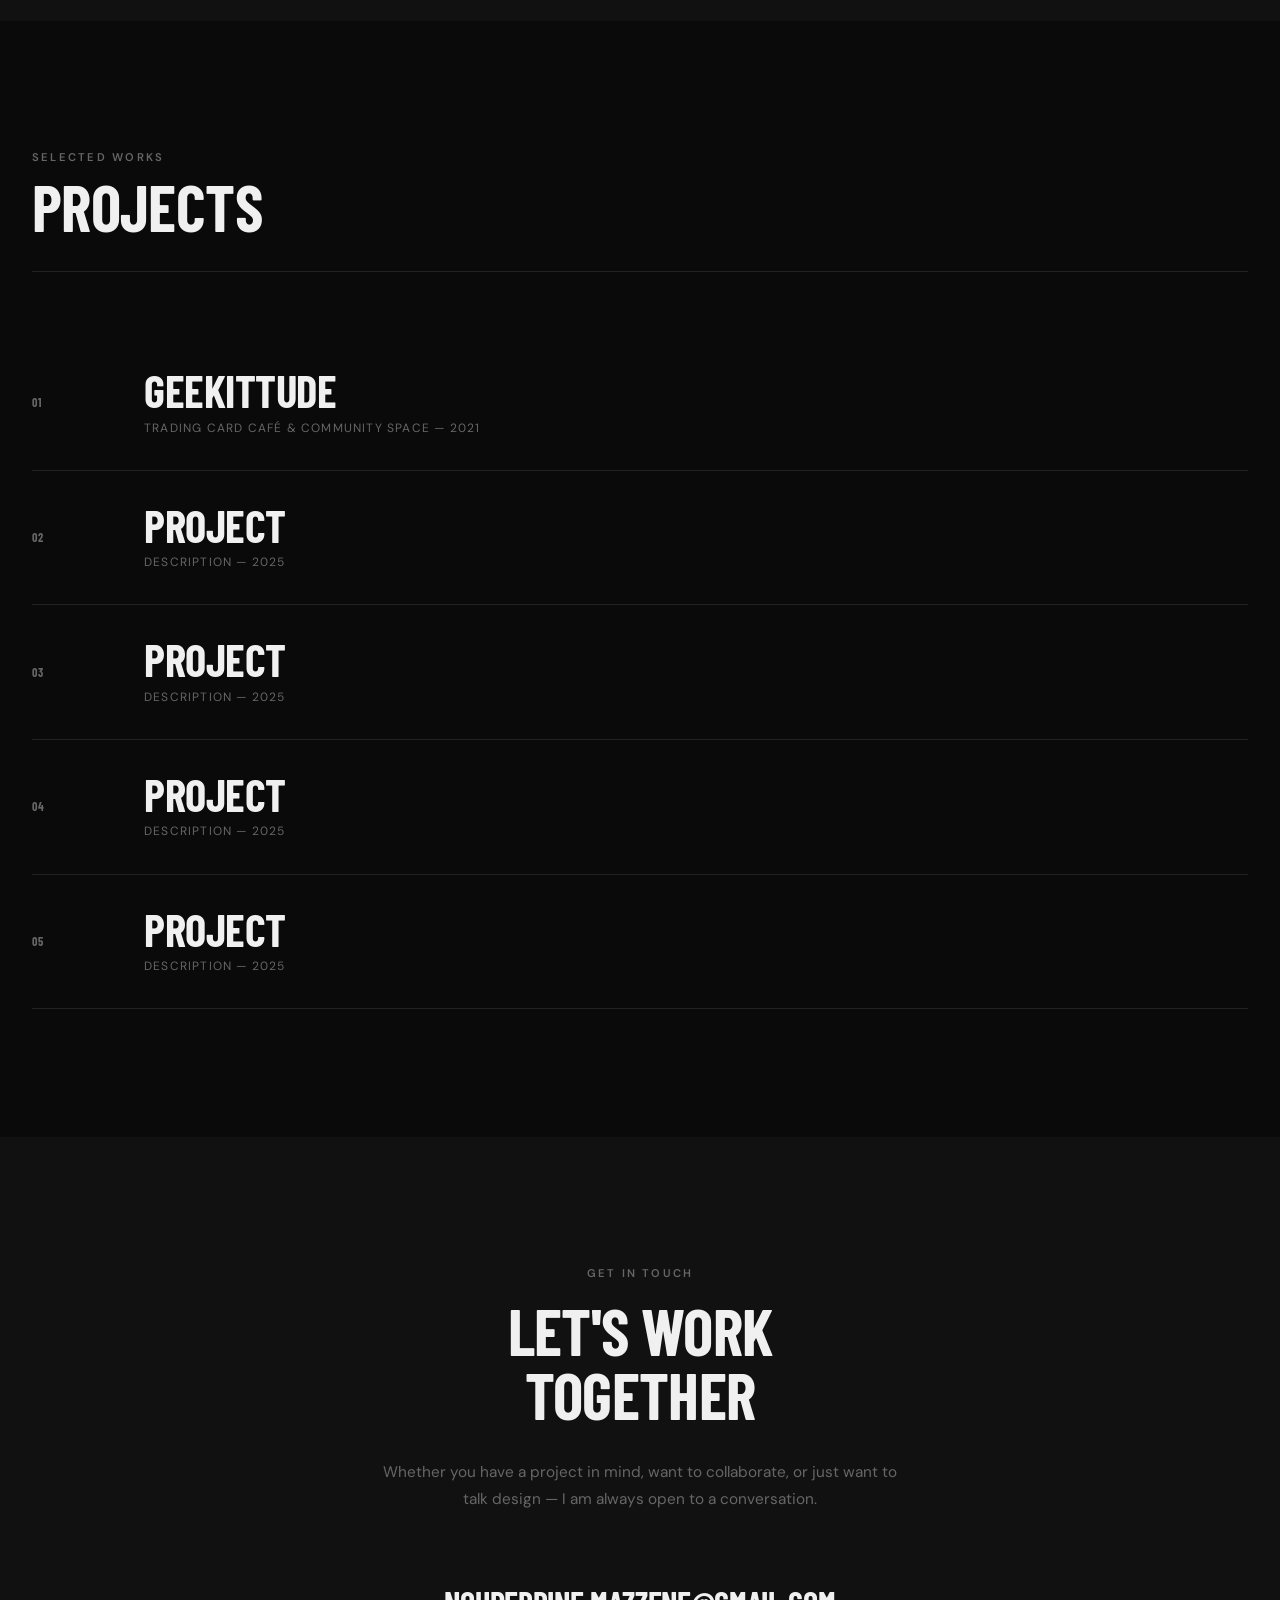
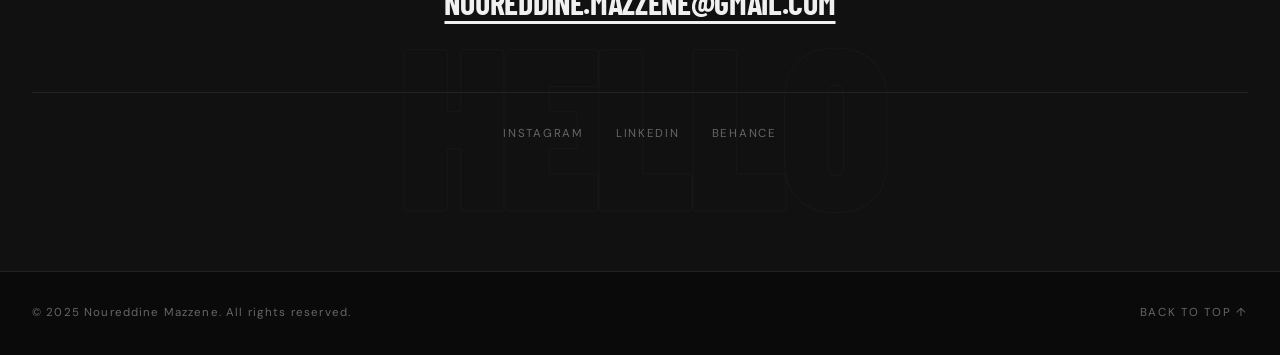
==== commit d5338f8e: "Add files via upload" ====
--- a/portfolio/index.html
+++ b/portfolio/index.html
@@ -241,9 +241,9 @@
           <span class="project-card__number">01</span>
           <div class="project-card__info">
             <!-- Replace project title -->
-            <h3 class="project-card__title">Project</h3>
+            <h3 class="project-card__title">Geekittude</h3>
             <!-- Replace category and year -->
-            <p class="project-card__meta">description &mdash; 2025</p>
+            <p class="project-card__meta">Trading Card Café & Community Space &mdash; 2021</p>
           </div>
           <span class="project-card__arrow">→</span>
         </a>
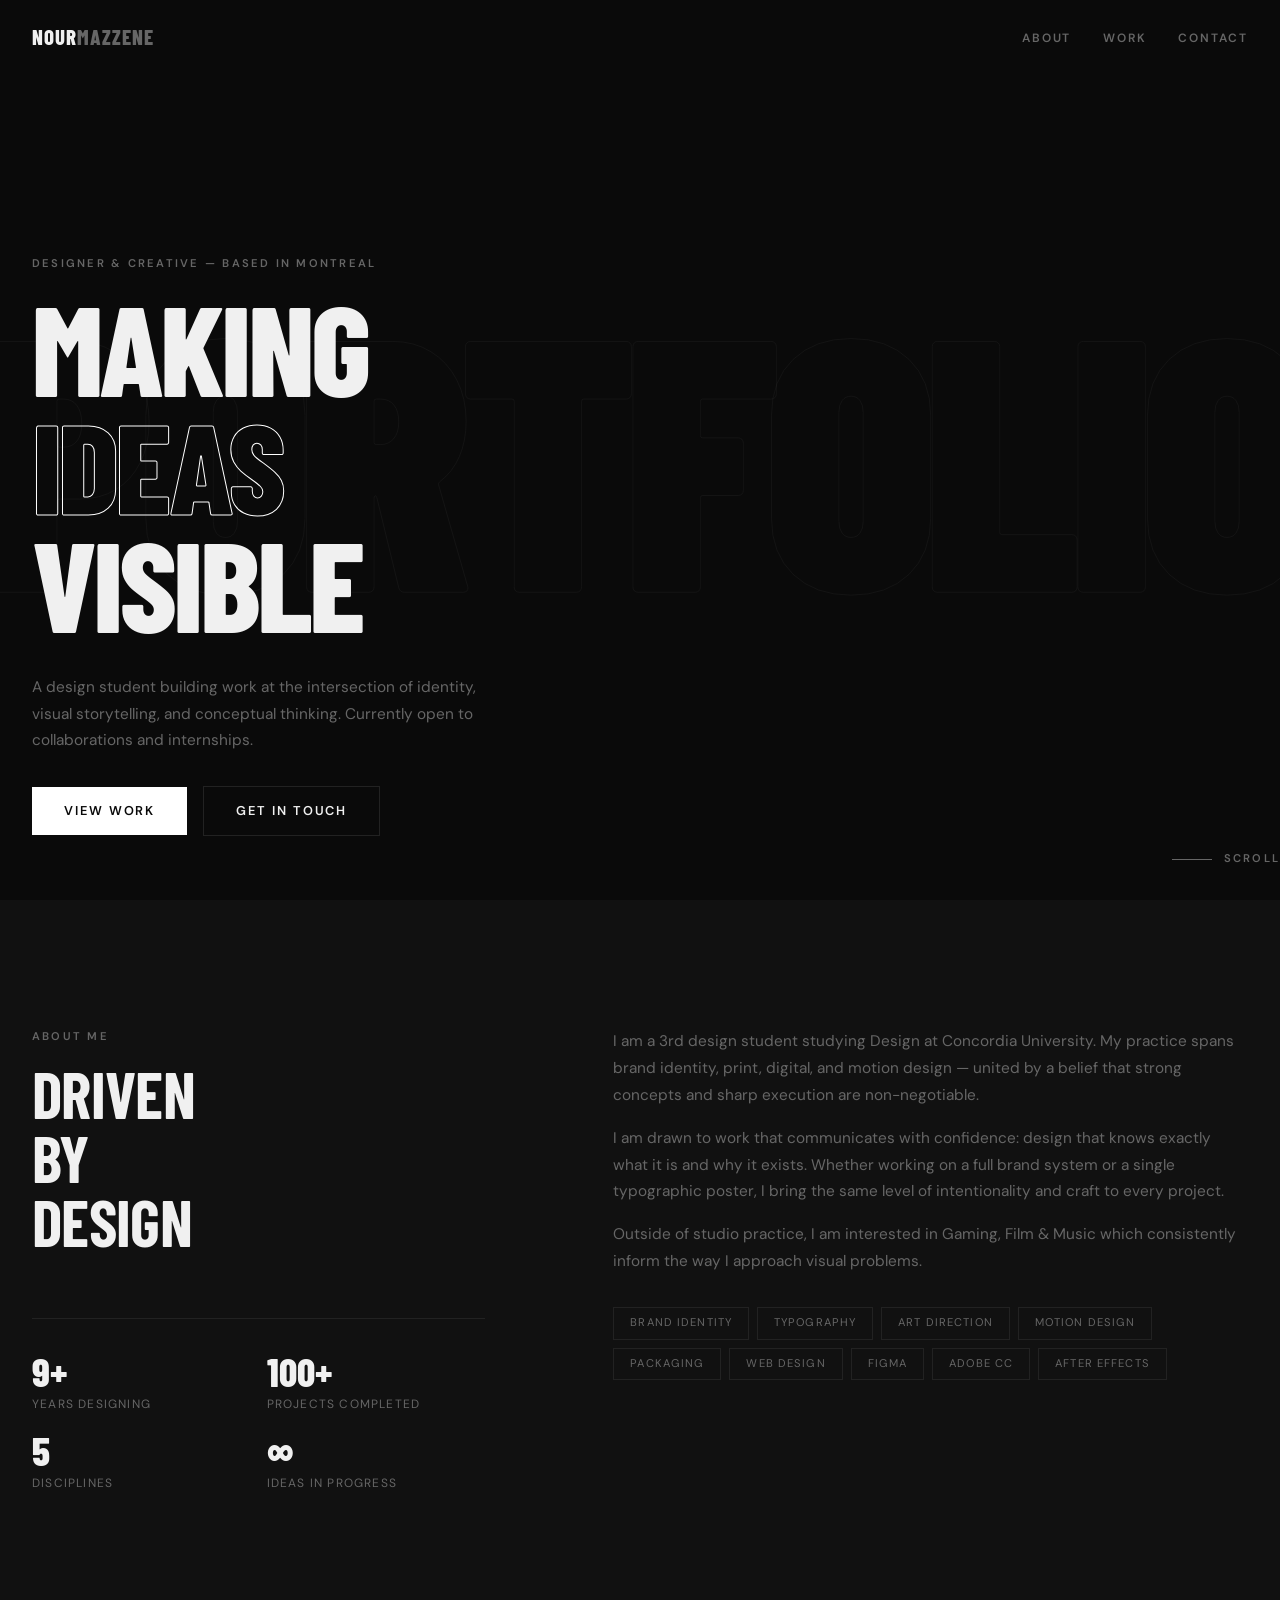
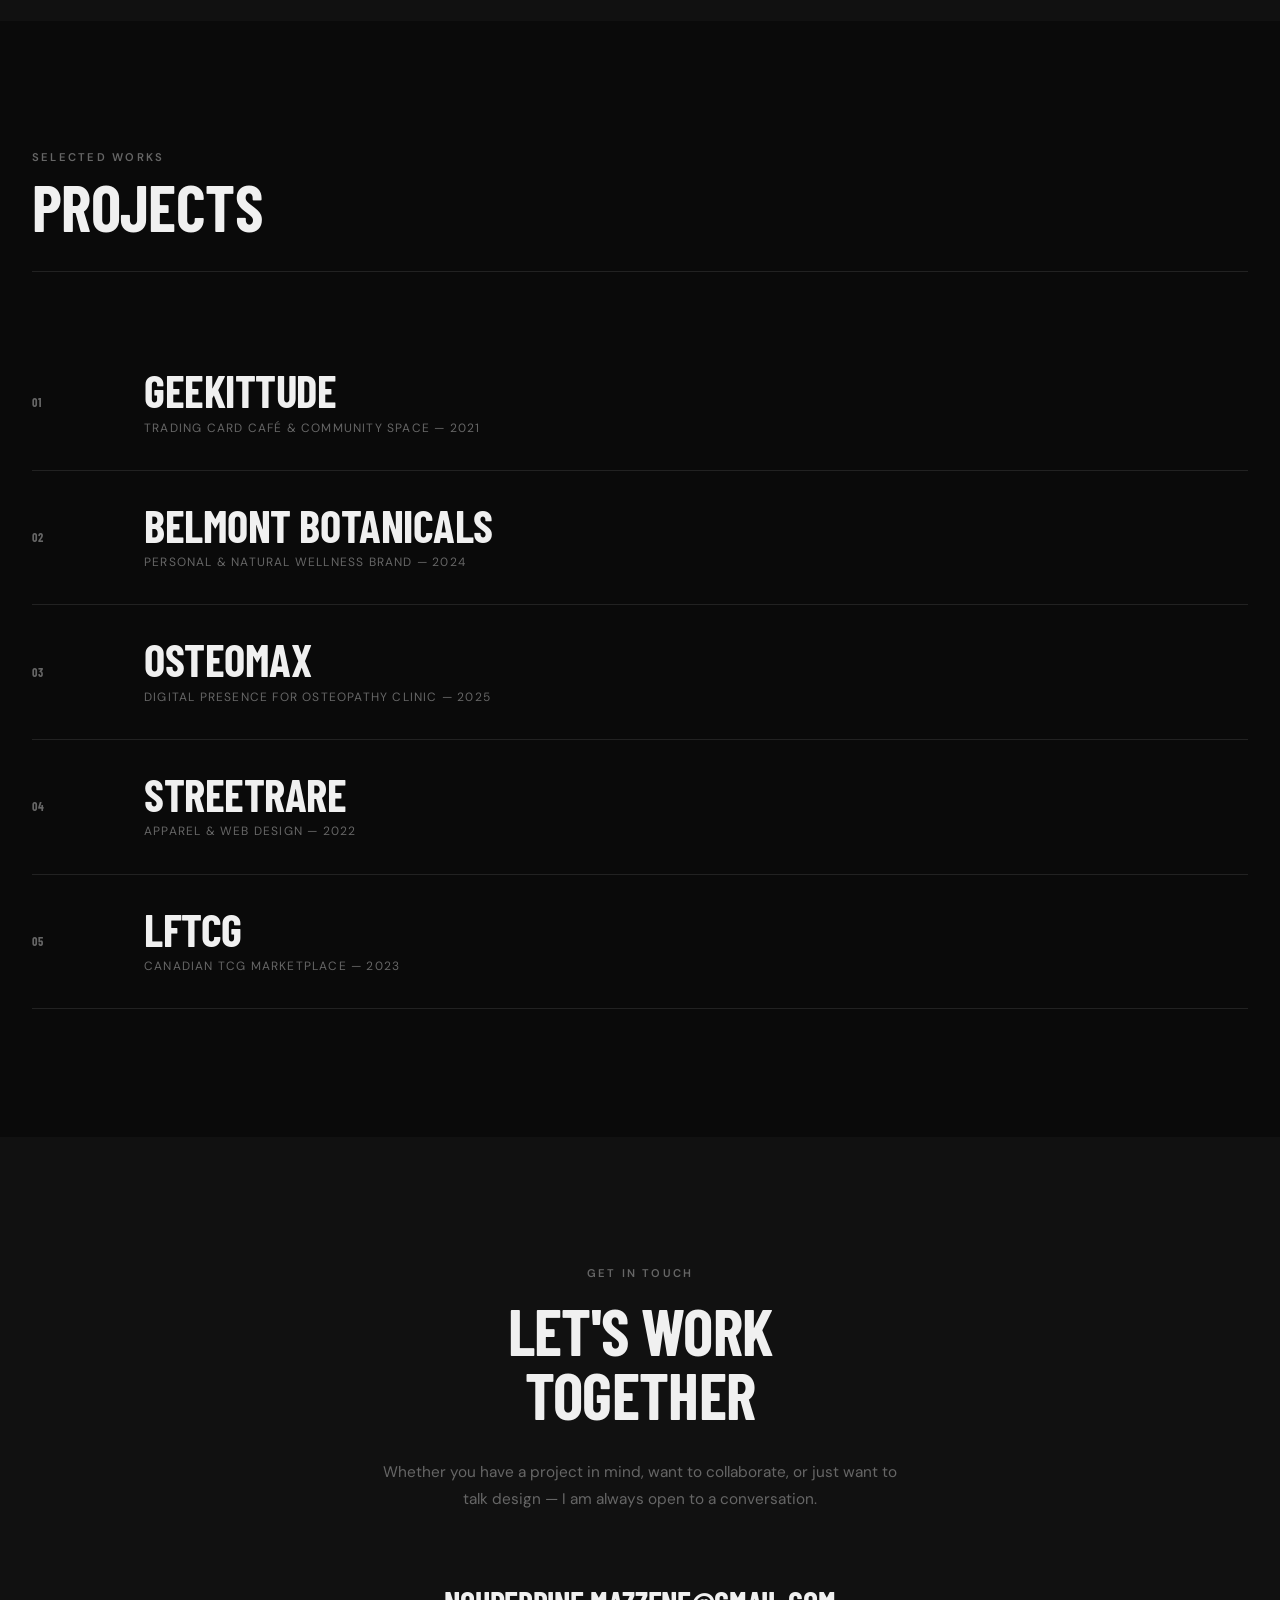
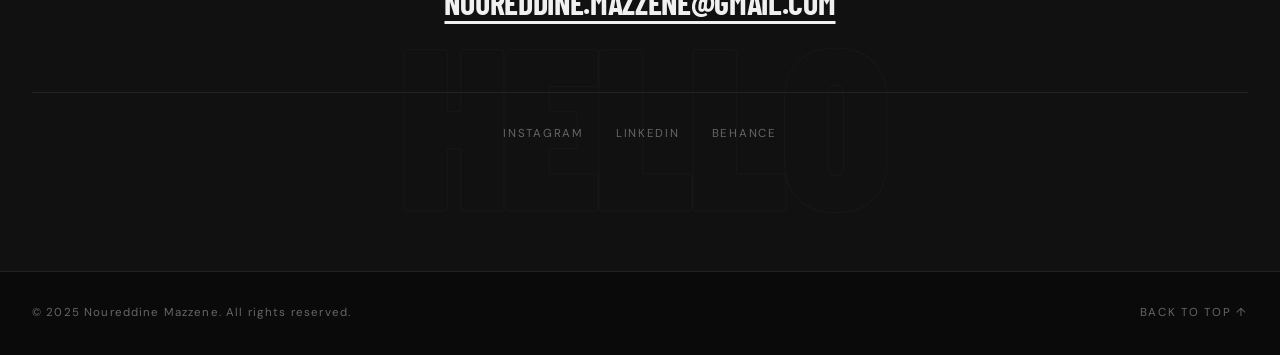
==== commit 35d77724: "Updated Website" ====
--- a/portfolio/index.html
+++ b/portfolio/index.html
@@ -1,368 +1,382 @@
 <!DOCTYPE html>
 <html lang="en">
-<head>
-  <meta charset="UTF-8" />
-  <meta name="viewport" content="width=device-width, initial-scale=1.0" />
-
-  <!-- =====================================================
+  <head>
+    <meta charset="UTF-8" />
+    <meta name="viewport" content="width=device-width, initial-scale=1.0" />
+
+    <!-- =====================================================
        PAGE TITLE — replace with your name and role
        ===================================================== -->
-  <title>Noureddine Mazzene — Designer &amp; Creative</title>
-  <meta name="description" content="Portfolio of [Your Name], a designer focused on branding, visual identity, and creative direction." />
-
-  <!-- =====================================================
+    <title>Noureddine Mazzene — Designer &amp; Creative</title>
+    <meta
+      name="description"
+      content="Portfolio of [Your Name], a designer focused on branding, visual identity, and creative direction."
+    />
+
+    <!-- =====================================================
        FONTS — loaded from Google Fonts
        Barlow Condensed: bold display headings
        DM Sans: clean body text
        To change fonts, update these links AND the
        --font-display / --font-body variables in style.css
        ===================================================== -->
-  <link rel="preconnect" href="https://fonts.googleapis.com" />
-  <link rel="preconnect" href="https://fonts.gstatic.com" crossorigin />
-  <link href="https://fonts.googleapis.com/css2?family=Barlow+Condensed:ital,wght@0,400;0,600;0,700;0,800;0,900;1,800&family=DM+Sans:wght@300;400;500;600&display=swap" rel="stylesheet" />
-
-  <!-- Main stylesheet -->
-  <link rel="stylesheet" href="css/style.css" />
-</head>
-
-<body>
-
-  <!-- =====================================================
+    <link rel="preconnect" href="https://fonts.googleapis.com" />
+    <link rel="preconnect" href="https://fonts.gstatic.com" crossorigin />
+    <link
+      href="https://fonts.googleapis.com/css2?family=Barlow+Condensed:ital,wght@0,400;0,600;0,700;0,800;0,900;1,800&family=DM+Sans:wght@300;400;500;600&display=swap"
+      rel="stylesheet"
+    />
+
+    <!-- Main stylesheet -->
+    <link rel="stylesheet" href="css/style.css" />
+  </head>
+
+  <body>
+    <!-- =====================================================
        HEADER / NAVIGATION
        — Fixed to top, darkens on scroll (via JS)
        ===================================================== -->
-  <header class="header" id="header">
-    <div class="container">
-      <div class="header__inner">
-
-        <!-- Logo / Name — replace "Your Name" -->
-        <a href="index.html" class="header__logo">
-          Nour<span>Mazzene</span>
-        </a>
-
-        <!-- Desktop navigation links -->
-        <nav class="nav" aria-label="Main navigation">
-
-          <!-- Hamburger button — visible on mobile only -->
-          <button class="nav__toggle" aria-expanded="false" aria-label="Toggle navigation">
-            <span></span>
-            <span></span>
-            <span></span>
-          </button>
-
-          <ul class="nav__list">
-            <!-- Update href anchors if you rename section IDs -->
-            <li><a href="#about"    class="nav__link">About</a></li>
-            <li><a href="#work"     class="nav__link">Work</a></li>
-            <li><a href="#contact"  class="nav__link">Contact</a></li>
-            <!-- Optional: link to resume PDF -->
-            <!-- <li><a href="images/placeholders/resume.pdf" class="nav__link" target="_blank">Résumé</a></li> -->
-          </ul>
-        </nav>
-
-      </div>
-    </div>
-  </header>
-  <!-- END HEADER -->
-
-
-  <!-- =====================================================
+    <header class="header" id="header">
+      <div class="container">
+        <div class="header__inner">
+          <!-- Logo / Name — replace "Your Name" -->
+          <a href="index.html" class="header__logo">
+            Nour<span>Mazzene</span>
+          </a>
+
+          <!-- Desktop navigation links -->
+          <nav class="nav" aria-label="Main navigation">
+            <!-- Hamburger button — visible on mobile only -->
+            <button
+              class="nav__toggle"
+              aria-expanded="false"
+              aria-label="Toggle navigation"
+            >
+              <span></span>
+              <span></span>
+              <span></span>
+            </button>
+
+            <ul class="nav__list">
+              <!-- Update href anchors if you rename section IDs -->
+              <li><a href="#about" class="nav__link">About</a></li>
+              <li><a href="#work" class="nav__link">Work</a></li>
+              <li><a href="#contact" class="nav__link">Contact</a></li>
+              <!-- Optional: link to resume PDF -->
+              <!-- <li><a href="images/placeholders/resume.pdf" class="nav__link" target="_blank">Résumé</a></li> -->
+            </ul>
+          </nav>
+        </div>
+      </div>
+    </header>
+    <!-- END HEADER -->
+
+    <!-- =====================================================
        HERO SECTION
        — Full viewport opening statement
        ===================================================== -->
-  <section class="hero section" id="hero">
-    <div class="container">
-
-      <!-- Decorative background word — tasteful, low opacity -->
-      <!-- Replace "PORTFOLIO" with any word you want, or remove this div entirely -->
-      <div class="hero__bg-text" aria-hidden="true">Portfolio</div>
-
-      <div class="hero__content">
-
-        <!-- Small eyebrow label — replace with your discipline -->
-        <p class="text-label hero__label reveal">
-          Designer &amp; Creative — Based in Montreal
-        </p>
-
-        <!-- Main headline — replace with your own statement -->
-        <!-- The <em> tag creates the outlined "ghost" text effect -->
-        <h1 class="hero__title reveal">
-          Making<br>
-          <em>Ideas</em><br>
-          Visible
-        </h1>
-
-        <!-- Short tagline — 1–2 sentences max -->
-        <p class="text-body hero__description reveal">
-          <!-- Replace this text later -->
-          A design student building work at the intersection of identity,
-          visual storytelling, and conceptual thinking. Currently open to
-          collaborations and internships.
-        </p>
-
-        <!-- CTA buttons -->
-        <div class="hero__cta reveal">
-          <a href="#work" class="btn btn--primary">View Work</a>
-          <a href="#contact" class="btn btn--ghost">Get in Touch</a>
-        </div>
-
-      </div><!-- end .hero__content -->
-
-      <!-- Scroll hint — remove if you prefer a cleaner hero -->
-      <div class="hero__scroll-hint" aria-hidden="true">
-        <span class="hero__scroll-line"></span>
-        <span class="text-label">Scroll</span>
-      </div>
-
-    </div>
-  </section>
-  <!-- END HERO -->
-
-
-  <!-- =====================================================
+    <section class="hero section" id="hero">
+      <div class="container">
+        <!-- Decorative background word — tasteful, low opacity -->
+        <!-- Replace "PORTFOLIO" with any word you want, or remove this div entirely -->
+        <div class="hero__bg-text" aria-hidden="true">Portfolio</div>
+
+        <div class="hero__content">
+          <!-- Small eyebrow label — replace with your discipline -->
+          <p class="text-label hero__label reveal">
+            Designer &amp; Creative — Based in Montreal
+          </p>
+
+          <!-- Main headline — replace with your own statement -->
+          <!-- The <em> tag creates the outlined "ghost" text effect -->
+          <h1 class="hero__title reveal">
+            Making<br />
+            <em>Ideas</em><br />
+            Visible
+          </h1>
+
+          <!-- Short tagline — 1–2 sentences max -->
+          <p class="text-body hero__description reveal">
+            <!-- Replace this text later -->
+            A design student building work at the intersection of identity,
+            visual storytelling, and conceptual thinking. Currently open to
+            collaborations and internships.
+          </p>
+
+          <!-- CTA buttons -->
+          <div class="hero__cta reveal">
+            <a href="#work" class="btn btn--primary">View Work</a>
+            <a href="#contact" class="btn btn--ghost">Get in Touch</a>
+          </div>
+        </div>
+        <!-- end .hero__content -->
+
+        <!-- Scroll hint — remove if you prefer a cleaner hero -->
+        <div class="hero__scroll-hint" aria-hidden="true">
+          <span class="hero__scroll-line"></span>
+          <span class="text-label">Scroll</span>
+        </div>
+      </div>
+    </section>
+    <!-- END HERO -->
+
+    <!-- =====================================================
        ABOUT SECTION
        ===================================================== -->
-  <section class="about section section--alt" id="about">
-    <div class="container">
-      <div class="about__grid">
-
-        <!-- LEFT COLUMN — sticky heading + stats -->
-        <div class="about__left">
-
-          <!-- Eyebrow label -->
-          <p class="text-label reveal">About Me</p>
-
-          <!-- Section heading -->
-          <h2 class="text-heading about__heading reveal">
-            Driven<br>by<br>Design
-          </h2>
-
-          <!-- Stats — replace numbers and labels -->
-          <div class="about__stats reveal">
-            <div class="about__stat">
-              <!-- Replace number -->
-              <div class="about__stat-number">9+</div>
-              <div class="about__stat-label">Years Designing</div>
-            </div>
-            <div class="about__stat">
-              <!-- Replace number -->
-              <div class="about__stat-number">100+</div>
-              <div class="about__stat-label">Projects Completed</div>
-            </div>
-            <div class="about__stat">
-              <!-- Replace number -->
-              <div class="about__stat-number">5</div>
-              <div class="about__stat-label">Disciplines</div>
-            </div>
-            <div class="about__stat">
-              <!-- Replace number or remove -->
-              <div class="about__stat-number">∞</div>
-              <div class="about__stat-label">Ideas in Progress</div>
+    <section class="about section section--alt" id="about">
+      <div class="container">
+        <div class="about__grid">
+          <!-- LEFT COLUMN — sticky heading + stats -->
+          <div class="about__left">
+            <!-- Eyebrow label -->
+            <p class="text-label reveal">About Me</p>
+
+            <!-- Section heading -->
+            <h2 class="text-heading about__heading reveal">
+              Driven<br />by<br />Design
+            </h2>
+
+            <!-- Stats — replace numbers and labels -->
+            <div class="about__stats reveal">
+              <div class="about__stat">
+                <!-- Replace number -->
+                <div class="about__stat-number">9+</div>
+                <div class="about__stat-label">Years Designing</div>
+              </div>
+              <div class="about__stat">
+                <!-- Replace number -->
+                <div class="about__stat-number">100+</div>
+                <div class="about__stat-label">Projects Completed</div>
+              </div>
+              <div class="about__stat">
+                <!-- Replace number -->
+                <div class="about__stat-number">5</div>
+                <div class="about__stat-label">Disciplines</div>
+              </div>
+              <div class="about__stat">
+                <!-- Replace number or remove -->
+                <div class="about__stat-number">∞</div>
+                <div class="about__stat-label">Ideas in Progress</div>
+              </div>
             </div>
           </div>
-
-        </div><!-- end .about__left -->
-
-        <!-- RIGHT COLUMN — bio text + skills -->
-        <div class="about__right">
-
-          <!-- Bio paragraphs — replace all text later -->
-          <p class="text-body reveal">
-            I am a 3rd design student studying Design at Concordia University.
-            My practice spans brand identity, print, digital, and motion design —
-            united by a belief that strong concepts and sharp execution are
-            non-negotiable.
-          </p>
-
-          <p class="text-body reveal">
-            I am drawn to work that communicates with confidence: design that
-            knows exactly what it is and why it exists. Whether working on a
-            full brand system or a single typographic poster, I bring the same
-            level of intentionality and craft to every project.
-          </p>
-
-          <p class="text-body reveal">
-            <!-- Replace this text later — add a personal detail or philosophy -->
-            Outside of studio practice, I am interested in Gaming, Film & Music
-            which consistently inform the way I approach visual problems.
-          </p>
-
-          <!-- Tools / skills tags — add or remove tags as needed -->
-          <div class="about__tags reveal">
-            <!-- Duplicate or remove individual tags below -->
-            <span class="about__tag">Brand Identity</span>
-            <span class="about__tag">Typography</span>
-            <span class="about__tag">Art Direction</span>
-            <span class="about__tag">Motion Design</span>
-            <span class="about__tag">Packaging</span>
-            <span class="about__tag">Web Design</span>
-            <span class="about__tag">Figma</span>
-            <span class="about__tag">Adobe CC</span>
-            <span class="about__tag">After Effects</span>
+          <!-- end .about__left -->
+
+          <!-- RIGHT COLUMN — bio text + skills -->
+          <div class="about__right">
+            <!-- Bio paragraphs — replace all text later -->
+            <p class="text-body reveal">
+              I am a 3rd design student studying Design at Concordia University.
+              My practice spans brand identity, print, digital, and motion
+              design — united by a belief that strong concepts and sharp
+              execution are non-negotiable.
+            </p>
+
+            <p class="text-body reveal">
+              I am drawn to work that communicates with confidence: design that
+              knows exactly what it is and why it exists. Whether working on a
+              full brand system or a single typographic poster, I bring the same
+              level of intentionality and craft to every project.
+            </p>
+
+            <p class="text-body reveal">
+              <!-- Replace this text later — add a personal detail or philosophy -->
+              Outside of studio practice, I am interested in Gaming, Film &
+              Music which consistently inform the way I approach visual
+              problems.
+            </p>
+
+            <!-- Tools / skills tags — add or remove tags as needed -->
+            <div class="about__tags reveal">
+              <!-- Duplicate or remove individual tags below -->
+              <span class="about__tag">Brand Identity</span>
+              <span class="about__tag">Typography</span>
+              <span class="about__tag">Art Direction</span>
+              <span class="about__tag">Motion Design</span>
+              <span class="about__tag">Packaging</span>
+              <span class="about__tag">Web Design</span>
+              <span class="about__tag">Figma</span>
+              <span class="about__tag">Adobe CC</span>
+              <span class="about__tag">After Effects</span>
+            </div>
           </div>
-
-        </div><!-- end .about__right -->
-
-      </div>
-    </div>
-  </section>
-  <!-- END ABOUT -->
-
-
-  <!-- =====================================================
+          <!-- end .about__right -->
+        </div>
+      </div>
+    </section>
+    <!-- END ABOUT -->
+
+    <!-- =====================================================
        SELECTED WORK / PROJECTS SECTION
        ===================================================== -->
-  <section class="projects section" id="work">
-    <div class="container">
-
-      <!-- Section header row -->
-      <div class="projects__header reveal">
-        <div>
-          <p class="text-label">Selected Works</p>
-          <h2 class="text-heading" style="margin-top: 0.5rem;">Projects</h2>
-        </div>
-        <!-- Optional: link to a full archive page if you build one later -->
-        <!-- <a href="archive.html" class="btn btn--ghost">View All</a> -->
-      </div>
-
-      <!-- Projects list -->
-      <!-- ============================================
+    <section class="projects section" id="work">
+      <div class="container">
+        <!-- Section header row -->
+        <div class="projects__header reveal">
+          <div>
+            <p class="text-label">Selected Works</p>
+            <h2 class="text-heading" style="margin-top: 0.5rem">Projects</h2>
+          </div>
+          <!-- Optional: link to a full archive page if you build one later -->
+          <!-- <a href="archive.html" class="btn btn--ghost">View All</a> -->
+        </div>
+
+        <!-- Projects list -->
+        <!-- ============================================
            HOW TO ADD MORE PROJECTS:
            1. Duplicate one entire <a class="project-card"> block
            2. Update the title, category, year, and number
            3. Update href to point to the correct project file
               e.g. href="project-branding.html"
            ============================================ -->
-      <div class="projects__list reveal-stagger">
-
-        <!-- Project Card 1 — Branding -->
-        <!-- Duplicate this block to add more projects -->
-        <a href="project-template.html" class="project-card reveal">
-          <span class="project-card__number">01</span>
-          <div class="project-card__info">
-            <!-- Replace project title -->
-            <h3 class="project-card__title">Geekittude</h3>
-            <!-- Replace category and year -->
-            <p class="project-card__meta">Trading Card Café & Community Space &mdash; 2021</p>
-          </div>
-          <span class="project-card__arrow">→</span>
-        </a>
-
-        <!-- Project Card 2 — Website Design -->
-        <a href="project-template.html" class="project-card reveal">
-          <span class="project-card__number">02</span>
-          <div class="project-card__info">
-            <h3 class="project-card__title">Project</h3>
-            <p class="project-card__meta">description &mdash; 2025</p>
-          </div>
-          <span class="project-card__arrow">→</span>
-        </a>
-
-        <!-- Project Card 3 — Packaging -->
-        <a href="project-template.html" class="project-card reveal">
-          <span class="project-card__number">03</span>
-          <div class="project-card__info">
-            <h3 class="project-card__title">Project</h3>
-            <p class="project-card__meta">description &mdash; 2025</p>
-          </div>
-          <span class="project-card__arrow">→</span>
-        </a>
-
-        <!-- Project Card 4 — Motion Design -->
-        <a href="project-template.html" class="project-card reveal">
-          <span class="project-card__number">04</span>
-          <div class="project-card__info">
-            <h3 class="project-card__title">Project</h3>
-            <p class="project-card__meta">description &mdash; 2025</p>
-          </div>
-          <span class="project-card__arrow">→</span>
-        </a>
-
-        <!-- Project Card 5 — Campaign -->
-        <a href="project-template.html" class="project-card reveal">
-          <span class="project-card__number">05</span>
-          <div class="project-card__info">
-            <h3 class="project-card__title">Project</h3>
-            <p class="project-card__meta">description &mdash; 2025</p>
-          </div>
-          <span class="project-card__arrow">→</span>
-        </a>
-
-      </div><!-- end .projects__list -->
-
-    </div>
-  </section>
-  <!-- END PROJECTS -->
-
-
-  <!-- =====================================================
+        <div class="projects__list reveal-stagger">
+          <!-- Project Card 1 — Branding -->
+          <!-- Duplicate this block to add more projects -->
+          <a href="geekittude.html" class="project-card reveal">
+            <span class="project-card__number">01</span>
+            <div class="project-card__info">
+              <!-- Replace project title -->
+              <h3 class="project-card__title">Geekittude</h3>
+              <!-- Replace category and year -->
+              <p class="project-card__meta">
+                Trading Card Café & Community Space &mdash; 2021
+              </p>
+            </div>
+            <span class="project-card__arrow">→</span>
+          </a>
+
+          <!-- Project Card 2 — Website Design -->
+          <a href="belmont.html" class="project-card reveal">
+            <span class="project-card__number">02</span>
+            <div class="project-card__info">
+              <h3 class="project-card__title">Belmont Botanicals</h3>
+              <p class="project-card__meta">
+                Personal & Natural Wellness Brand &mdash; 2024
+              </p>
+            </div>
+            <span class="project-card__arrow">→</span>
+          </a>
+
+          <!-- Project Card 3 — Packaging -->
+          <a href="osteomax.html" class="project-card reveal">
+            <span class="project-card__number">03</span>
+            <div class="project-card__info">
+              <h3 class="project-card__title">Osteomax</h3>
+              <p class="project-card__meta">
+                Digital Presence for Osteopathy Clinic &mdash; 2025
+              </p>
+            </div>
+            <span class="project-card__arrow">→</span>
+          </a>
+
+          <!-- Project Card 4 — Motion Design -->
+          <a href="streetrare.html" class="project-card reveal">
+            <span class="project-card__number">04</span>
+            <div class="project-card__info">
+              <h3 class="project-card__title">StreetRare</h3>
+              <p class="project-card__meta">
+                Apparel & Web design &mdash; 2022
+              </p>
+            </div>
+            <span class="project-card__arrow">→</span>
+          </a>
+
+          <!-- Project Card 5 — Campaign -->
+          <a href="lftcg.html" class="project-card reveal">
+            <span class="project-card__number">05</span>
+            <div class="project-card__info">
+              <h3 class="project-card__title">LFTCG</h3>
+              <p class="project-card__meta">
+                Canadian TCG Marketplace &mdash; 2023
+              </p>
+            </div>
+            <span class="project-card__arrow">→</span>
+          </a>
+        </div>
+        <!-- end .projects__list -->
+      </div>
+    </section>
+    <!-- END PROJECTS -->
+
+    <!-- =====================================================
        CONTACT SECTION
        ===================================================== -->
-  <section class="contact section section--alt" id="contact">
-    <div class="container">
-
-      <!-- Decorative background text — remove if preferred -->
-      <!-- Replace "HELLO" with any word -->
-      <div class="contact__bg-text" aria-hidden="true">Hello</div>
-
-      <!-- Label -->
-      <p class="text-label contact__label reveal">Get in Touch</p>
-
-      <!-- Heading — replace with your own line -->
-      <h2 class="text-heading contact__heading reveal">
-        Let's Work<br>Together
-      </h2>
-
-      <!-- Short body text — replace later -->
-      <p class="text-body contact__body reveal">
-        Whether you have a project in mind, want to collaborate, or just want
-        to talk design — I am always open to a conversation.
-      </p>
-
-      <!-- Email — replace with your actual email -->
-      <div class="contact__links reveal">
-        <a href="mailto:noureddine.mazzene@gmail.com" class="contact__email">
-          noureddine.mazzene@gmail.com
-        </a>
-      </div>
-
-      <!-- Social links — replace hrefs with your actual profiles -->
-      <div class="contact__socials reveal">
-        <!-- Add, remove, or rename links as needed -->
-        <a href="https://www.instagram.com/rocmazz/" class="contact__social-link" target="_blank" rel="noopener">Instagram</a>
-        <a href="https://www.linkedin.com/in/noureddine-mazzene-071698366/" class="contact__social-link" target="_blank" rel="noopener">LinkedIn</a>
-        <a href="https://www.behance.net/noureddmazzene" class="contact__social-link" target="_blank" rel="noopener">Behance</a>
-        <!-- <a href="#" class="contact__social-link" target="_blank" rel="noopener">Dribbble</a> -->
-      </div>
-
-    </div>
-  </section>
-  <!-- END CONTACT -->
-
-
-  <!-- =====================================================
+    <section class="contact section section--alt" id="contact">
+      <div class="container">
+        <!-- Decorative background text — remove if preferred -->
+        <!-- Replace "HELLO" with any word -->
+        <div class="contact__bg-text" aria-hidden="true">Hello</div>
+
+        <!-- Label -->
+        <p class="text-label contact__label reveal">Get in Touch</p>
+
+        <!-- Heading — replace with your own line -->
+        <h2 class="text-heading contact__heading reveal">
+          Let's Work<br />Together
+        </h2>
+
+        <!-- Short body text — replace later -->
+        <p class="text-body contact__body reveal">
+          Whether you have a project in mind, want to collaborate, or just want
+          to talk design — I am always open to a conversation.
+        </p>
+
+        <!-- Email — replace with your actual email -->
+        <div class="contact__links reveal">
+          <a href="mailto:noureddine.mazzene@gmail.com" class="contact__email">
+            noureddine.mazzene@gmail.com
+          </a>
+        </div>
+
+        <!-- Social links — replace hrefs with your actual profiles -->
+        <div class="contact__socials reveal">
+          <!-- Add, remove, or rename links as needed -->
+          <a
+            href="https://www.instagram.com/rocmazz/"
+            class="contact__social-link"
+            target="_blank"
+            rel="noopener"
+            >Instagram</a
+          >
+          <a
+            href="https://www.linkedin.com/in/noureddine-mazzene-071698366/"
+            class="contact__social-link"
+            target="_blank"
+            rel="noopener"
+            >LinkedIn</a
+          >
+          <a
+            href="https://www.behance.net/noureddmazzene"
+            class="contact__social-link"
+            target="_blank"
+            rel="noopener"
+            >Behance</a
+          >
+          <!-- <a href="#" class="contact__social-link" target="_blank" rel="noopener">Dribbble</a> -->
+        </div>
+      </div>
+    </section>
+    <!-- END CONTACT -->
+
+    <!-- =====================================================
        FOOTER
        ===================================================== -->
-  <footer class="footer">
-    <div class="container">
-      <div class="footer__inner">
-
-        <!-- Copyright — replace "Your Name" and update year if needed -->
-        <p class="footer__copy">
-          &copy; 2025 Noureddine Mazzene. All rights reserved.
-        </p>
-
-        <!-- Back to top button — triggers JS scroll -->
-        <span class="footer__back-top">Back to Top ↑</span>
-
-      </div>
-    </div>
-  </footer>
-  <!-- END FOOTER -->
-
-
-  <!-- JavaScript — loaded at end of body for performance -->
-  <script src="js/main.js"></script>
-
-</body>
+    <footer class="footer">
+      <div class="container">
+        <div class="footer__inner">
+          <!-- Copyright — replace "Your Name" and update year if needed -->
+          <p class="footer__copy">
+            &copy; 2025 Noureddine Mazzene. All rights reserved.
+          </p>
+
+          <!-- Back to top button — triggers JS scroll -->
+          <span class="footer__back-top">Back to Top ↑</span>
+        </div>
+      </div>
+    </footer>
+    <!-- END FOOTER -->
+
+    <!-- JavaScript — loaded at end of body for performance -->
+    <script src="js/main.js"></script>
+  </body>
 </html>
--- a/portfolio/css/style.css
+++ b/portfolio/css/style.css
@@ -850,15 +850,18 @@
 
 /* Text content sections for project page */
 .project-content {
+  padding: var(--space-lg) 0;
+  border-top: 1px solid var(--color-border);
+  display: flex;
+  flex-direction: column;
+  gap: var(--space-xl);
+}
+
+.project-content__row {
   display: grid;
   grid-template-columns: 1fr 1.6fr;
   gap: var(--space-xl);
-  padding: var(--space-lg) 0;
-  border-top: 1px solid var(--color-border);
-}
-
-.project-content__section + .project-content__section {
-  margin-top: var(--space-lg);
+  align-items: start;
 }
 
 .project-content__heading {
@@ -868,10 +871,9 @@
   letter-spacing: 0.2em;
   text-transform: uppercase;
   color: var(--color-text-muted);
-  margin-bottom: var(--space-sm);
-}
-
-.project-content__body p + p {
+}
+
+.project-content__body p+p {
   margin-top: var(--space-sm);
 }
 
